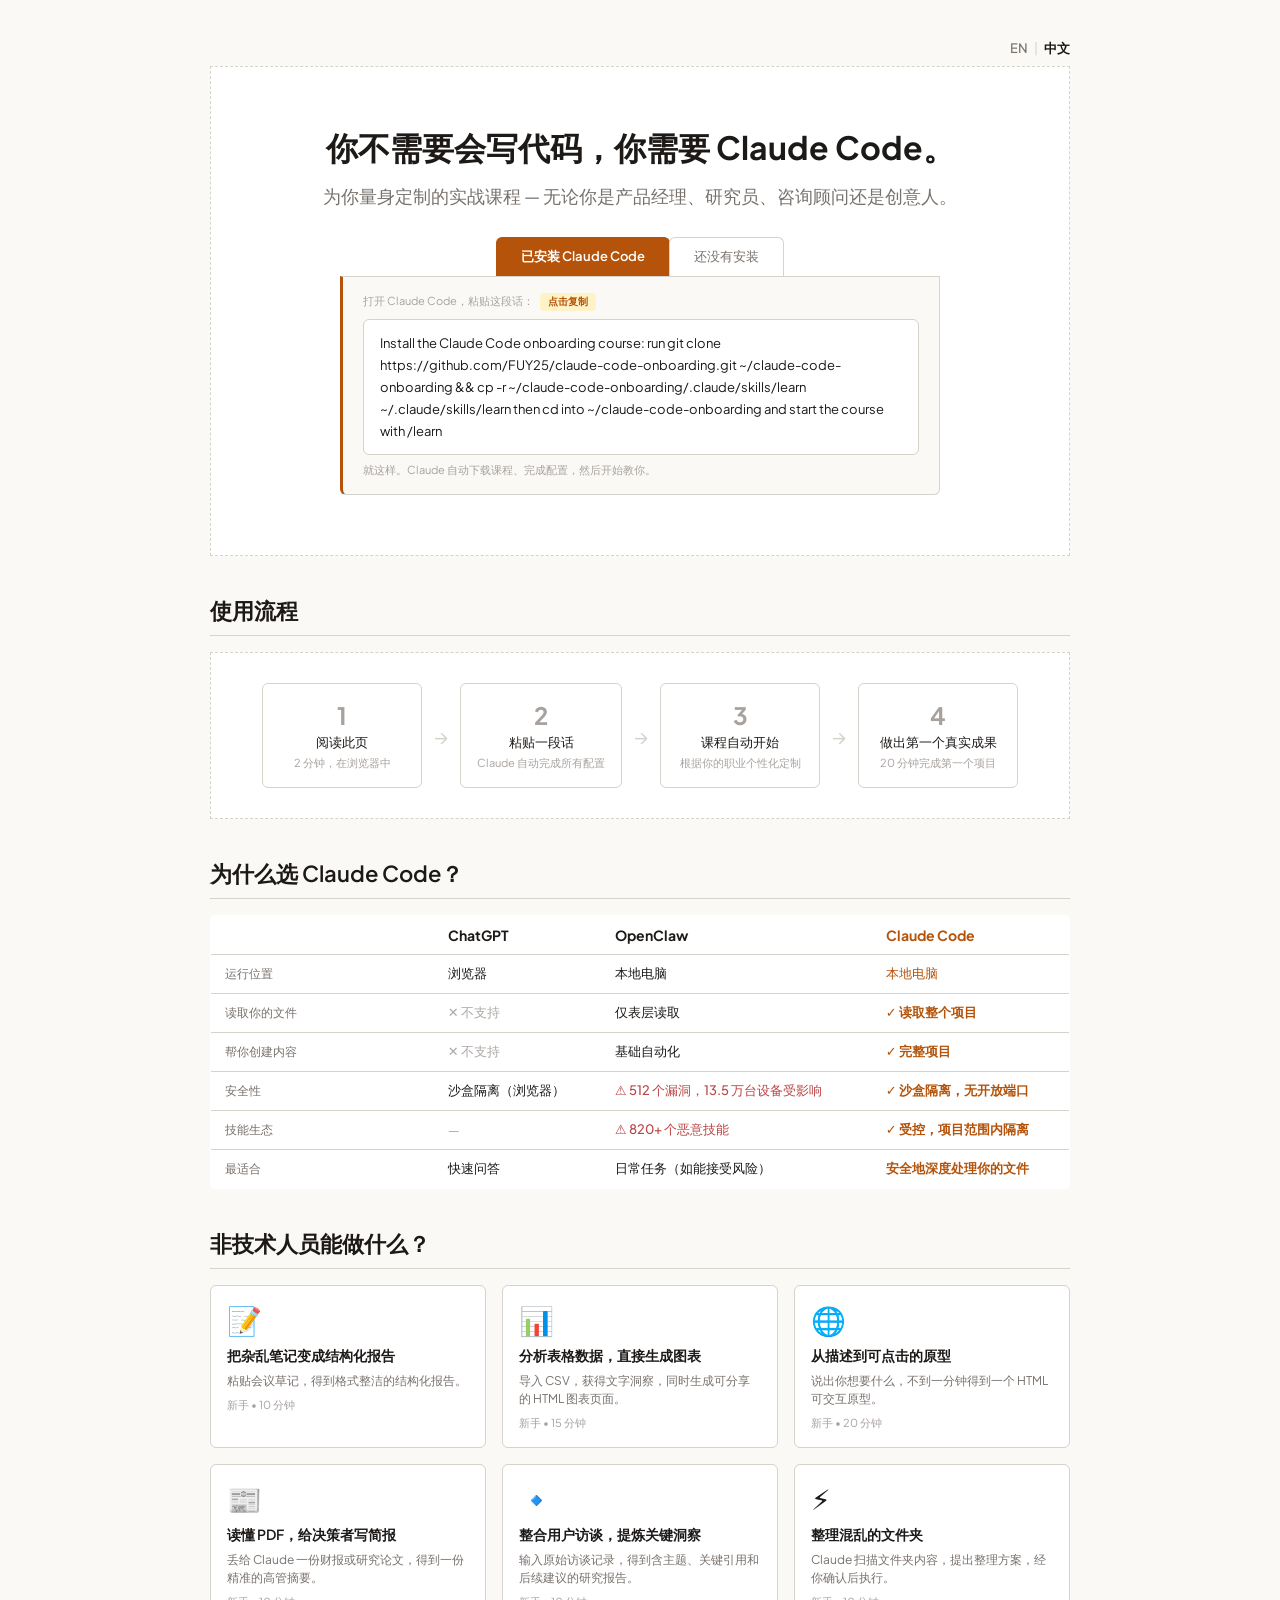
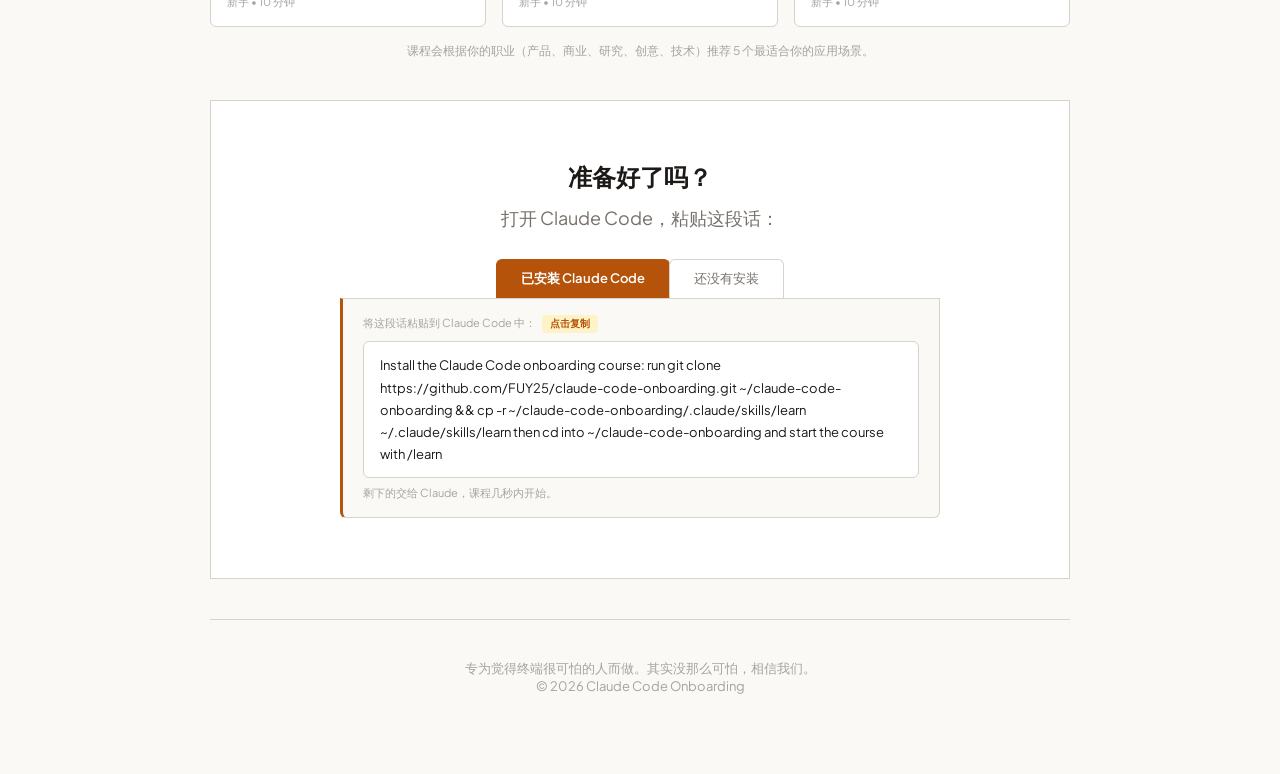
==== docs/zh.html @ e7bb7c87 "feat: overhaul landing pages and README for gstack-style one-prompt install - Rewrite README in gsta" ====
<!DOCTYPE html>
<html lang="zh-Hans">
<head>
<meta charset="UTF-8">
<meta name="viewport" content="width=device-width, initial-scale=1.0">
<title>Claude Code 新手入门 — 边做边学</title>
<link rel="preconnect" href="https://fonts.googleapis.com">
<link rel="preconnect" href="https://fonts.gstatic.com" crossorigin>
<link href="https://fonts.googleapis.com/css2?family=Plus+Jakarta+Sans:wght@400;500;600;700&family=IBM+Plex+Mono:wght@400;500&display=swap" rel="stylesheet">
<style>
  /* Warm Wireframe — intentional sketch aesthetic with warm palette */
  * { margin: 0; padding: 0; box-sizing: border-box; }
  body { font-family: 'Plus Jakarta Sans', system-ui, sans-serif; color: #1c1917; background: #faf9f6; }
  .page { max-width: 900px; margin: 0 auto; padding: 40px 20px; }

  /* Hero */
  .hero { text-align: center; padding: 60px 20px; border: 1px dashed #d6d3cd; border-radius: 0; margin-bottom: 40px; background: #fff; }
  .hero h1 { font-size: 32px; font-weight: 700; margin-bottom: 12px; }
  .hero .subtitle { font-size: 18px; color: #78716c; margin-bottom: 24px; }
  .hero .cta { display: inline-block; padding: 14px 32px; border: 2px solid #d6d3cd; border-radius: 6px; font-size: 16px; font-weight: 600; text-decoration: none; color: #1c1917; margin: 8px; font-family: inherit; }
  .hero .cta.primary { background: #b45309; color: #fff; border-color: #b45309; }

  /* Sections */
  .section { margin-bottom: 40px; }
  .section h2 { font-size: 22px; font-weight: 600; margin-bottom: 16px; padding-bottom: 8px; border-bottom: 1px solid #d6d3cd; }

  /* Comparison table */
  .compare-table { width: 100%; border-collapse: collapse; background: #fff; border: 1px solid #d6d3cd; border-radius: 6px; overflow: hidden; margin-bottom: 8px; font-family: inherit; }
  .compare-table th, .compare-table td { padding: 10px 14px; text-align: left; font-size: 13px; border-bottom: 1px solid #d6d3cd; }
  .compare-table th { font-weight: 700; font-size: 14px; background: #fff; }
  .compare-table th:first-child, .compare-table td:first-child { color: #78716c; font-size: 12px; font-weight: 500; width: 26%; }
  .compare-table th:last-child { color: #b45309; }
  .compare-table td:last-child { font-weight: 500; color: #b45309; }
  .compare-table td:last-child .check { color: #b45309; }
  .compare-table tr:last-child td { border-bottom: none; }
  .compare-table .check { color: #16a34a; font-weight: 600; }
  .compare-table .cross { color: #78716c; opacity: 0.6; }
  .compare-table .warn { color: #bb4444; font-weight: 500; }

  /* Recipes */
  .recipes { display: grid; grid-template-columns: 1fr 1fr 1fr; gap: 16px; }
  .recipe { border: 1px solid #d6d3cd; border-radius: 6px; padding: 16px; background: #fff; }
  .recipe .icon { font-size: 28px; margin-bottom: 8px; }
  .recipe h3 { font-size: 14px; font-weight: 600; margin-bottom: 6px; }
  .recipe p { font-size: 12px; color: #78716c; line-height: 1.5; }
  .recipe .difficulty { font-size: 11px; color: #a8a29e; margin-top: 8px; }

  /* Flow diagram */
  .flow { display: flex; align-items: center; justify-content: center; gap: 12px; padding: 30px; border: 1px dashed #d6d3cd; background: #fff; margin-bottom: 24px; }
  .flow-step { text-align: center; padding: 16px; border: 1px solid #d6d3cd; border-radius: 6px; min-width: 160px; }
  .flow-step .num { font-size: 24px; font-weight: 700; color: #a8a29e; }
  .flow-step .label { font-size: 13px; margin-top: 4px; }
  .flow-step .detail { font-size: 11px; color: #a8a29e; margin-top: 4px; }
  .flow-arrow { font-size: 20px; color: #d6d3cd; }

  /* Footer */
  .footer { text-align: center; padding: 40px 20px; color: #a8a29e; font-size: 13px; border-top: 1px solid #d6d3cd; margin-top: 40px; }

  /* Code */
  .code-block { background: #f0eeea; padding: 12px 20px; border-radius: 6px; font-family: 'IBM Plex Mono', monospace; font-size: 14px; display: inline-block; margin: 12px 0; }

  /* Language switch */
  .lang-switch { text-align: right; margin-bottom: 8px; font-size: 13px; }
  .lang-switch a { color: #78716c; text-decoration: none; font-weight: 500; }
  .lang-switch a:hover { color: #1c1917; }
  .lang-switch .active { color: #1c1917; font-weight: 600; }
  .lang-switch .sep { color: #d6d3cd; margin: 0 6px; }

  /* Tab switcher */
  .install-switcher { margin-top: 28px; max-width: 600px; margin-left: auto; margin-right: auto; }
  .install-tabs { display: flex; justify-content: center; gap: 0; margin-bottom: 0; }
  .install-tab { padding: 10px 24px; font-size: 13px; font-weight: 500; color: #78716c; background: transparent; border: 1px solid #d6d3cd; border-bottom: none; border-radius: 6px 6px 0 0; cursor: pointer; font-family: inherit; transition: background 0.15s, color 0.15s, border-color 0.15s; }
  .install-tab:first-child { margin-right: -1px; }
  .install-tab.active { background: #b45309; color: #fff; font-weight: 600; border-color: #b45309; }
  .install-tab:not(.active):hover { color: #1c1917; background: #f5f4f1; }
  .install-panel { display: none; background: #faf9f6; border: 1px solid #d6d3cd; border-left: 3px solid #b45309; border-radius: 0 0 6px 6px; padding: 16px 20px; text-align: left; }
  .install-panel.active { display: block; }
  .install-panel .code-copy { font-family: 'IBM Plex Mono', monospace; font-size: 13px; word-break: break-all; cursor: pointer; line-height: 1.6; padding: 4px 0; }
  .install-panel .code-copy:hover { color: #b45309; }

  /* Prompt-as-installer style */
  .prompt-copy { font-family: 'Plus Jakarta Sans', system-ui, sans-serif; font-size: 13px; line-height: 1.7; color: #1c1917; cursor: pointer; padding: 12px 16px; background: #fff; border: 1px solid #d6d3cd; border-radius: 6px; text-align: left; position: relative; }
  .prompt-copy:hover { border-color: #b45309; }
  .prompt-copy::before { content: ''; position: absolute; top: 0; left: 0; right: 0; bottom: 0; border-radius: 6px; pointer-events: none; }
  .prompt-label { font-size: 11px; color: #a8a29e; margin-bottom: 8px; text-align: left; }
  .prompt-hint { font-size: 11px; color: #a8a29e; margin-top: 8px; text-align: left; }
  .copy-badge { display: inline-block; font-size: 10px; font-weight: 600; color: #b45309; background: #fef3c7; padding: 2px 8px; border-radius: 4px; margin-left: 6px; vertical-align: middle; }

  /* Hover states */
  .hero .cta:hover { opacity: 0.85; }
  .hero .cta.primary:hover { background: #92400e; border-color: #92400e; }

  /* Responsive — tablet */
  @media (max-width: 768px) {
    .hero h1 { font-size: 28px; }
    .hero .subtitle { font-size: 16px; }
    .flow { flex-wrap: wrap; gap: 8px; padding: 20px; }
    .flow-step { min-width: 120px; flex: 1 1 40%; padding: 12px; }
    .flow-arrow { display: none; }
    .recipes { grid-template-columns: 1fr 1fr; }
    .compare-table th, .compare-table td { padding: 8px 10px; font-size: 12px; }
    .compare-table th:first-child, .compare-table td:first-child { font-size: 11px; }
    .code-block { font-size: 12px; padding: 10px 14px; word-break: break-all; }
    .install-panel .code-copy { font-size: 12px; }
    .install-tab { padding: 8px 16px; font-size: 12px; }
  }

  /* Responsive — mobile */
  @media (max-width: 480px) {
    .page { padding: 20px 16px; }
    .hero { padding: 40px 16px; }
    .hero h1 { font-size: 24px; }
    .hero .subtitle { font-size: 15px; }
    .hero .cta { display: block; margin: 6px 0; }
    .install-panel .code-copy { font-size: 11px; }
    .install-tab { padding: 8px 12px; font-size: 11px; }
    .flow-step { flex: 1 1 100%; min-width: unset; }
    .recipes { grid-template-columns: 1fr; }
    .compare-table th, .compare-table td { padding: 6px 8px; font-size: 11px; }
    .section h2 { font-size: 20px; }
    .code-block { display: block; font-size: 11px; overflow-x: auto; white-space: nowrap; }
  }
</style>
</head>
<body>
<div class="page">

  <!-- LANGUAGE SWITCH -->
  <div class="lang-switch">
    <a href="index.html">EN</a><span class="sep">|</span><span class="active">中文</span>
  </div>

  <!-- HERO -->
  <div class="hero">
    <h1>你不需要会写代码，你需要 Claude Code。</h1>
    <div class="subtitle">为你量身定制的实战课程 — 无论你是产品经理、研究员、咨询顾问还是创意人。</div>
    <div class="install-switcher">
      <div class="install-tabs">
        <button class="install-tab active" onclick="switchTab(this, 'existing')">已安装 Claude Code</button>
        <button class="install-tab" onclick="switchTab(this, 'new')">还没有安装</button>
      </div>
      <div class="install-panel active" id="panel-existing">
        <div class="prompt-label">打开 Claude Code，粘贴这段话：<span class="copy-badge">点击复制</span></div>
        <div class="prompt-copy" onclick="copyCmd(this)">Install the Claude Code onboarding course: run git clone https://github.com/FUY25/claude-code-onboarding.git ~/claude-code-onboarding && cp -r ~/claude-code-onboarding/.claude/skills/learn ~/.claude/skills/learn then cd into ~/claude-code-onboarding and start the course with /learn</div>
        <div class="prompt-hint">就这样。Claude 自动下载课程、完成配置，然后开始教你。</div>
      </div>
      <div class="install-panel" id="panel-new">
        <div style="font-size:13px;color:#78716c;margin-bottom:10px;">先安装 Claude Code，大约需要 5 分钟。</div>
        <a href="https://docs.anthropic.com/en/docs/claude-code/setup" target="_blank" rel="noopener" style="display:inline-block;padding:10px 20px;background:#b45309;color:#fff;border-radius:6px;font-size:13px;font-weight:600;text-decoration:none;font-family:inherit;">安装 Claude Code &rarr;</a>
        <div style="font-size:11px;color:#a8a29e;margin-top:10px;">安装完成后回来，选择「已安装 Claude Code」即可。</div>
      </div>
    </div>
  </div>

  <!-- USER FLOW -->
  <div class="section">
    <h2>使用流程</h2>
    <div class="flow">
      <div class="flow-step">
        <div class="num">1</div>
        <div class="label">阅读此页</div>
        <div class="detail">2 分钟，在浏览器中</div>
      </div>
      <div class="flow-arrow">&rarr;</div>
      <div class="flow-step">
        <div class="num">2</div>
        <div class="label">粘贴一段话</div>
        <div class="detail">Claude 自动完成所有配置</div>
      </div>
      <div class="flow-arrow">&rarr;</div>
      <div class="flow-step">
        <div class="num">3</div>
        <div class="label">课程自动开始</div>
        <div class="detail">根据你的职业个性化定制</div>
      </div>
      <div class="flow-arrow">&rarr;</div>
      <div class="flow-step">
        <div class="num">4</div>
        <div class="label">做出第一个真实成果</div>
        <div class="detail">20 分钟完成第一个项目</div>
      </div>
    </div>
  </div>

  <!-- WHY CLAUDE CODE -->
  <div class="section">
    <h2>为什么选 Claude Code？</h2>
    <table class="compare-table">
      <thead>
        <tr>
          <th></th>
          <th>ChatGPT</th>
          <th>OpenClaw</th>
          <th>Claude Code</th>
        </tr>
      </thead>
      <tbody>
        <tr>
          <td>运行位置</td>
          <td>浏览器</td>
          <td>本地电脑</td>
          <td>本地电脑</td>
        </tr>
        <tr>
          <td>读取你的文件</td>
          <td><span class="cross">&#10005; 不支持</span></td>
          <td>仅表层读取</td>
          <td><span class="check">&#10003; 读取整个项目</span></td>
        </tr>
        <tr>
          <td>帮你创建内容</td>
          <td><span class="cross">&#10005; 不支持</span></td>
          <td>基础自动化</td>
          <td><span class="check">&#10003; 完整项目</span></td>
        </tr>
        <tr>
          <td>安全性</td>
          <td>沙盒隔离（浏览器）</td>
          <td><span class="warn">&#9888; 512 个漏洞，13.5 万台设备受影响</span></td>
          <td><span class="check">&#10003; 沙盒隔离，无开放端口</span></td>
        </tr>
        <tr>
          <td>技能生态</td>
          <td><span class="cross">&mdash;</span></td>
          <td><span class="warn">&#9888; 820+ 个恶意技能</span></td>
          <td><span class="check">&#10003; 受控，项目范围内隔离</span></td>
        </tr>
        <tr>
          <td>最适合</td>
          <td>快速问答</td>
          <td>日常任务（如能接受风险）</td>
          <td><strong>安全地深度处理你的文件</strong></td>
        </tr>
      </tbody>
    </table>
  </div>

  <!-- RECIPES / SAMPLE PROJECTS -->
  <div class="section">
    <h2>非技术人员能做什么？</h2>
    <div class="recipes">
      <div class="recipe">
        <div class="icon">&#128221;</div>
        <h3>把杂乱笔记变成结构化报告</h3>
        <p>粘贴会议草记，得到格式整洁的结构化报告。</p>
        <div class="difficulty">新手 &bull; 10 分钟</div>
      </div>
      <div class="recipe">
        <div class="icon">&#128202;</div>
        <h3>分析表格数据，直接生成图表</h3>
        <p>导入 CSV，获得文字洞察，同时生成可分享的 HTML 图表页面。</p>
        <div class="difficulty">新手 &bull; 15 分钟</div>
      </div>
      <div class="recipe">
        <div class="icon">&#127760;</div>
        <h3>从描述到可点击的原型</h3>
        <p>说出你想要什么，不到一分钟得到一个 HTML 可交互原型。</p>
        <div class="difficulty">新手 &bull; 20 分钟</div>
      </div>
      <div class="recipe">
        <div class="icon">&#128240;</div>
        <h3>读懂 PDF，给决策者写简报</h3>
        <p>丢给 Claude 一份财报或研究论文，得到一份精准的高管摘要。</p>
        <div class="difficulty">新手 &bull; 10 分钟</div>
      </div>
      <div class="recipe">
        <div class="icon">&#128313;</div>
        <h3>整合用户访谈，提炼关键洞察</h3>
        <p>输入原始访谈记录，得到含主题、关键引用和后续建议的研究报告。</p>
        <div class="difficulty">新手 &bull; 10 分钟</div>
      </div>
      <div class="recipe">
        <div class="icon">&#9889;</div>
        <h3>整理混乱的文件夹</h3>
        <p>Claude 扫描文件夹内容，提出整理方案，经你确认后执行。</p>
        <div class="difficulty">新手 &bull; 10 分钟</div>
      </div>
    </div>
    <p style="font-size:12px;color:#a8a29e;margin-top:16px;text-align:center;">课程会根据你的职业（产品、商业、研究、创意、技术）推荐 5 个最适合你的应用场景。</p>
  </div>

  <!-- CTA bottom -->
  <div class="hero" style="border-style: solid; border-color: #d6d3cd;">
    <h1 style="font-size: 24px;">准备好了吗？</h1>
    <div class="subtitle" style="margin-bottom: 0;">打开 Claude Code，粘贴这段话：</div>
    <div class="install-switcher">
      <div class="install-tabs">
        <button class="install-tab active" onclick="switchTab(this, 'existing2')">已安装 Claude Code</button>
        <button class="install-tab" onclick="switchTab(this, 'new2')">还没有安装</button>
      </div>
      <div class="install-panel active" id="panel-existing2">
        <div class="prompt-label">将这段话粘贴到 Claude Code 中：<span class="copy-badge">点击复制</span></div>
        <div class="prompt-copy" onclick="copyCmd(this)">Install the Claude Code onboarding course: run git clone https://github.com/FUY25/claude-code-onboarding.git ~/claude-code-onboarding && cp -r ~/claude-code-onboarding/.claude/skills/learn ~/.claude/skills/learn then cd into ~/claude-code-onboarding and start the course with /learn</div>
        <div class="prompt-hint">剩下的交给 Claude，课程几秒内开始。</div>
      </div>
      <div class="install-panel" id="panel-new2">
        <div style="font-size:13px;color:#78716c;margin-bottom:10px;">先安装 Claude Code，大约需要 5 分钟。</div>
        <a href="https://docs.anthropic.com/en/docs/claude-code/setup" target="_blank" rel="noopener" style="display:inline-block;padding:10px 20px;background:#b45309;color:#fff;border-radius:6px;font-size:13px;font-weight:600;text-decoration:none;font-family:inherit;">安装 Claude Code &rarr;</a>
        <div style="font-size:11px;color:#a8a29e;margin-top:10px;">安装完成后回来，选择「已安装 Claude Code」即可。</div>
      </div>
    </div>
  </div>

  <div class="footer">
    专为觉得终端很可怕的人而做。其实没那么可怕，相信我们。<br>
    &copy; 2026 Claude Code Onboarding
  </div>

</div>
<script>
function switchTab(btn, panelId) {
  var tabs = btn.parentElement;
  var switcher = tabs.parentElement;
  var btns = tabs.querySelectorAll('.install-tab');
  var panels = switcher.querySelectorAll('.install-panel');
  for (var i = 0; i < btns.length; i++) btns[i].classList.remove('active');
  for (var i = 0; i < panels.length; i++) panels[i].classList.remove('active');
  btn.classList.add('active');
  document.getElementById('panel-' + panelId).classList.add('active');
}
function copyCmd(el) {
  navigator.clipboard.writeText(el.textContent);
  var orig = el.textContent;
  el.textContent = '已复制！';
  el.style.color = '#16a34a';
  setTimeout(function() { el.textContent = orig; el.style.color = ''; }, 1500);
}
</script>
</body>
</html>
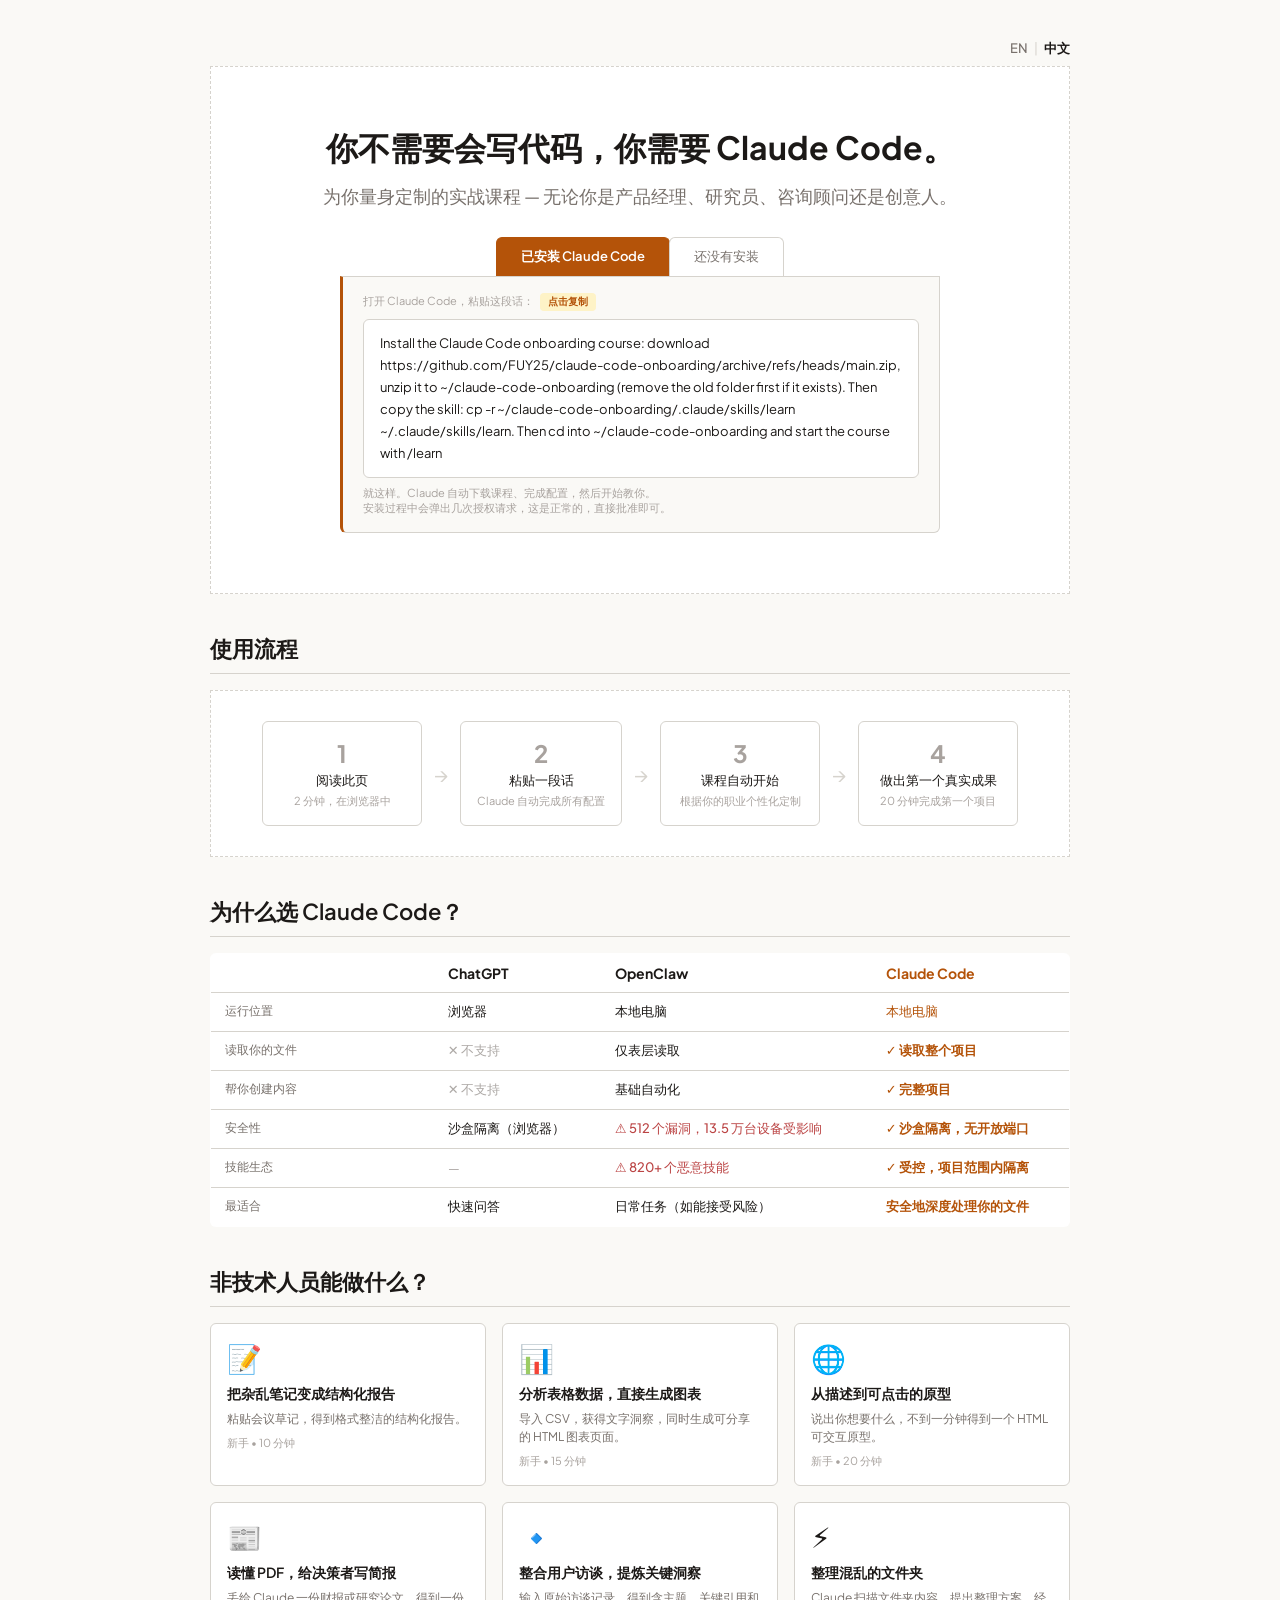
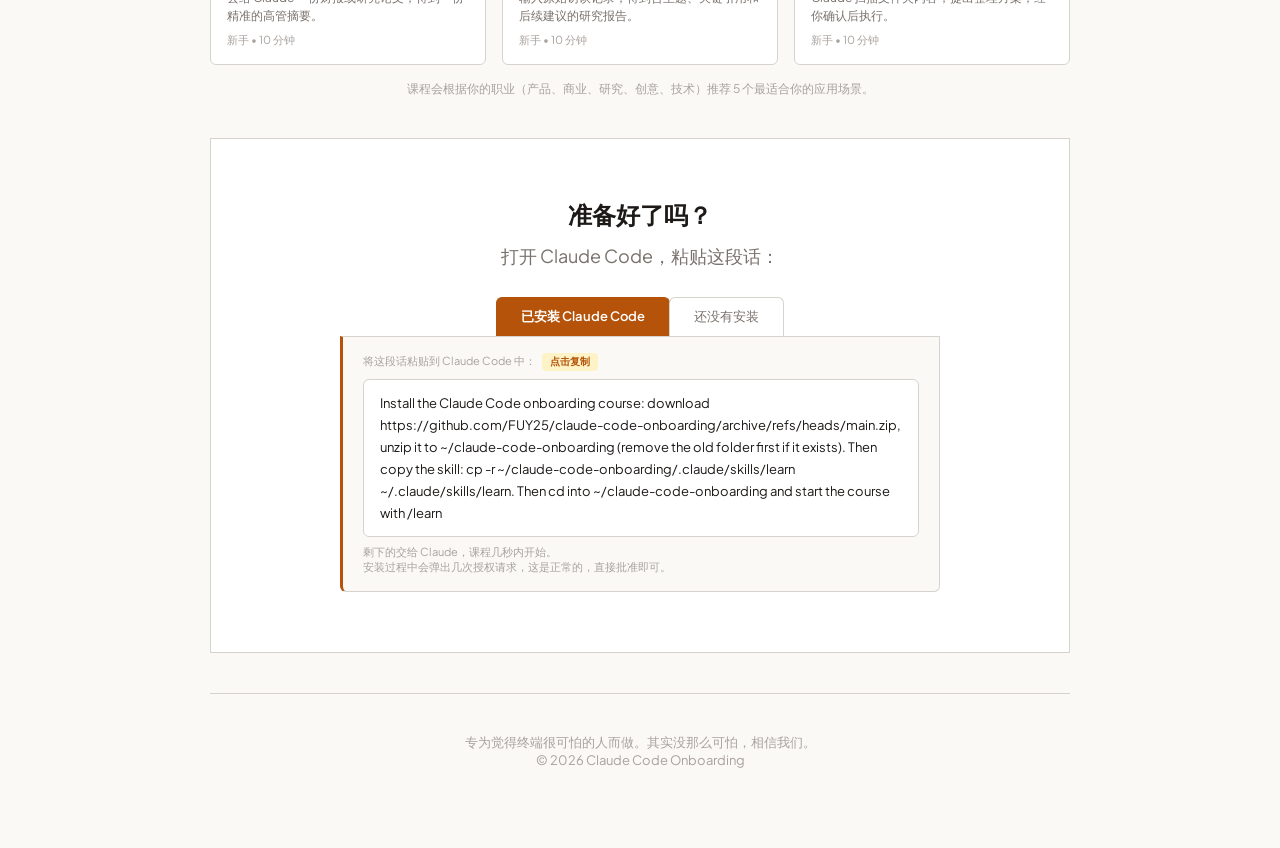
==== commit d4a58afb: "feat: improve teaching clarity, Chinese pedagogy, and application UX - Add Chinese pedagogical adapt" ====
--- a/docs/zh.html
+++ b/docs/zh.html
@@ -141,8 +141,8 @@
       </div>
       <div class="install-panel active" id="panel-existing">
         <div class="prompt-label">打开 Claude Code，粘贴这段话：<span class="copy-badge">点击复制</span></div>
-        <div class="prompt-copy" onclick="copyCmd(this)">Install the Claude Code onboarding course: run git clone https://github.com/FUY25/claude-code-onboarding.git ~/claude-code-onboarding && cp -r ~/claude-code-onboarding/.claude/skills/learn ~/.claude/skills/learn then cd into ~/claude-code-onboarding and start the course with /learn</div>
-        <div class="prompt-hint">就这样。Claude 自动下载课程、完成配置，然后开始教你。</div>
+        <div class="prompt-copy" onclick="copyCmd(this)">Install the Claude Code onboarding course: download https://github.com/FUY25/claude-code-onboarding/archive/refs/heads/main.zip, unzip it to ~/claude-code-onboarding (remove the old folder first if it exists). Then copy the skill: cp -r ~/claude-code-onboarding/.claude/skills/learn ~/.claude/skills/learn. Then cd into ~/claude-code-onboarding and start the course with /learn</div>
+        <div class="prompt-hint">就这样。Claude 自动下载课程、完成配置，然后开始教你。<br><span style="color:#a8a29e;">安装过程中会弹出几次授权请求，这是正常的，直接批准即可。</span></div>
       </div>
       <div class="install-panel" id="panel-new">
         <div style="font-size:13px;color:#78716c;margin-bottom:10px;">先安装 Claude Code，大约需要 5 分钟。</div>
@@ -290,8 +290,8 @@
       </div>
       <div class="install-panel active" id="panel-existing2">
         <div class="prompt-label">将这段话粘贴到 Claude Code 中：<span class="copy-badge">点击复制</span></div>
-        <div class="prompt-copy" onclick="copyCmd(this)">Install the Claude Code onboarding course: run git clone https://github.com/FUY25/claude-code-onboarding.git ~/claude-code-onboarding && cp -r ~/claude-code-onboarding/.claude/skills/learn ~/.claude/skills/learn then cd into ~/claude-code-onboarding and start the course with /learn</div>
-        <div class="prompt-hint">剩下的交给 Claude，课程几秒内开始。</div>
+        <div class="prompt-copy" onclick="copyCmd(this)">Install the Claude Code onboarding course: download https://github.com/FUY25/claude-code-onboarding/archive/refs/heads/main.zip, unzip it to ~/claude-code-onboarding (remove the old folder first if it exists). Then copy the skill: cp -r ~/claude-code-onboarding/.claude/skills/learn ~/.claude/skills/learn. Then cd into ~/claude-code-onboarding and start the course with /learn</div>
+        <div class="prompt-hint">剩下的交给 Claude，课程几秒内开始。<br><span style="color:#a8a29e;">安装过程中会弹出几次授权请求，这是正常的，直接批准即可。</span></div>
       </div>
       <div class="install-panel" id="panel-new2">
         <div style="font-size:13px;color:#78716c;margin-bottom:10px;">先安装 Claude Code，大约需要 5 分钟。</div>
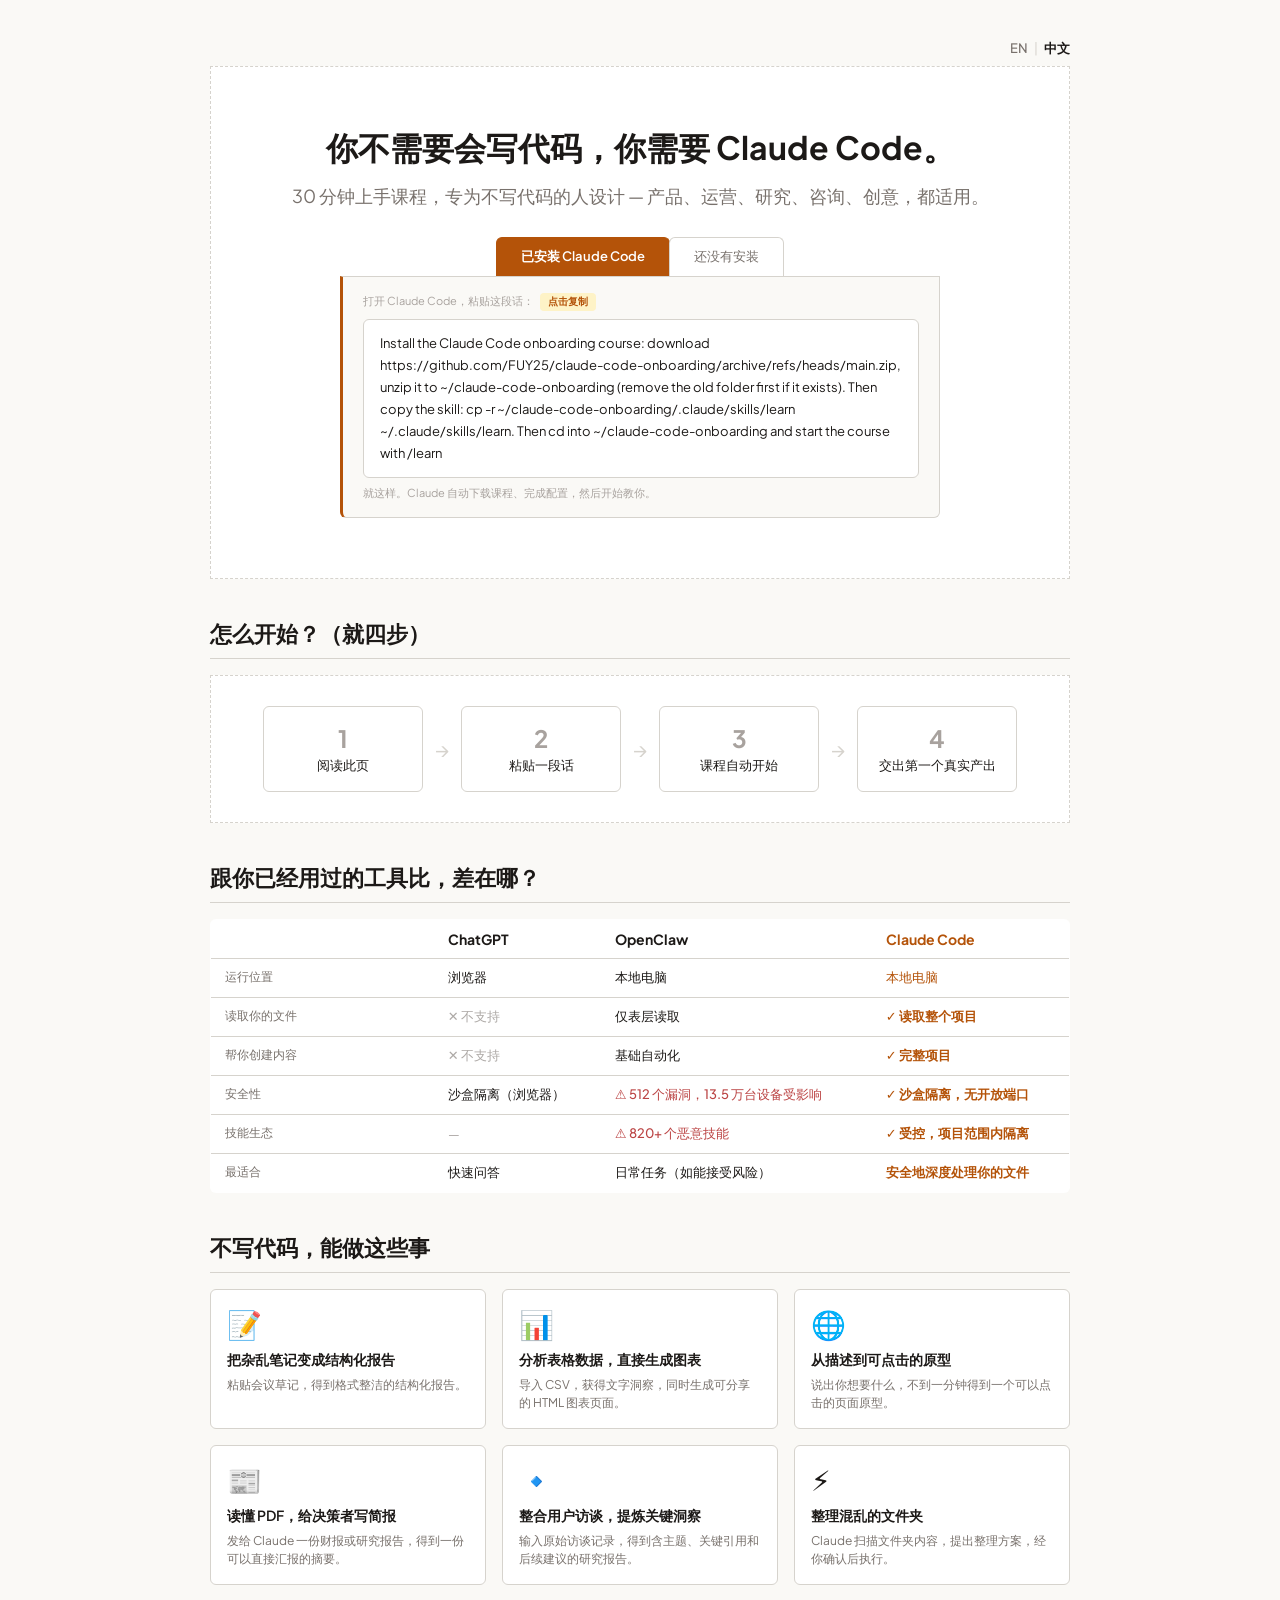
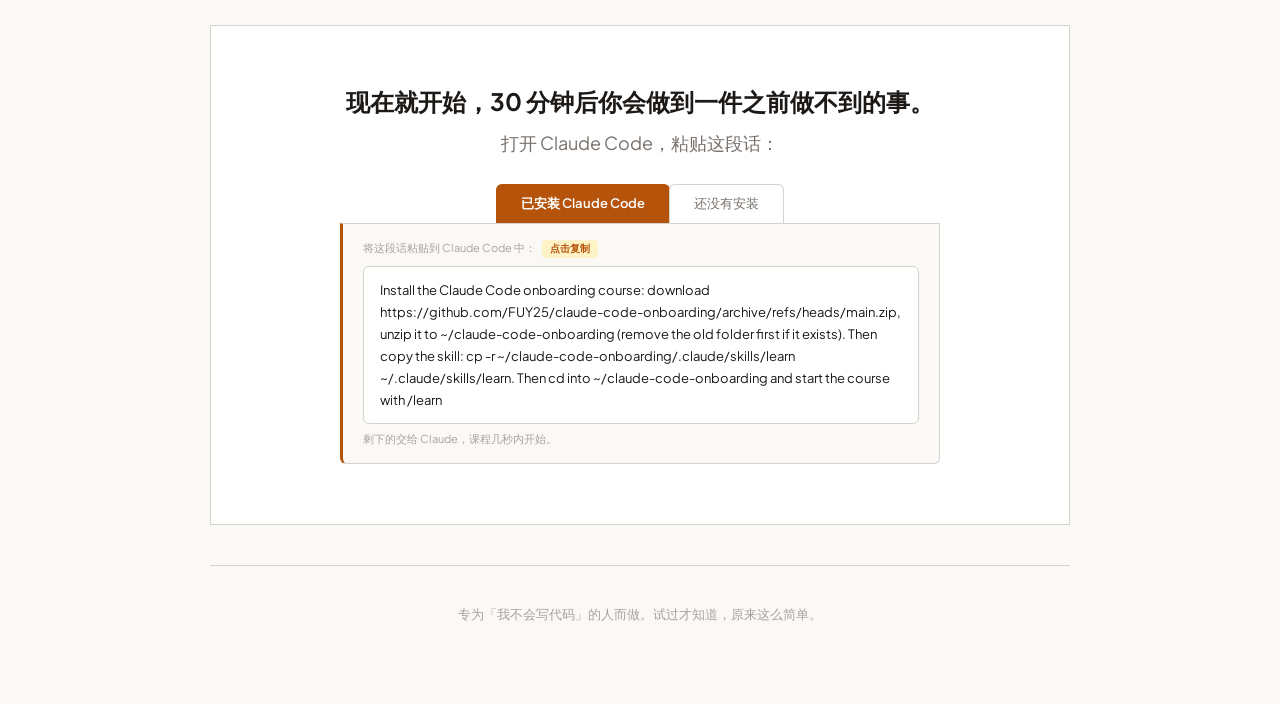
==== commit 02e08eff: "Clean up landing page noise and improve Chinese copy - Remove flow step detail text, recipe difficul" ====
--- a/docs/zh.html
+++ b/docs/zh.html
@@ -133,7 +133,7 @@
   <!-- HERO -->
   <div class="hero">
     <h1>你不需要会写代码，你需要 Claude Code。</h1>
-    <div class="subtitle">为你量身定制的实战课程 — 无论你是产品经理、研究员、咨询顾问还是创意人。</div>
+    <div class="subtitle">30 分钟上手课程，专为不写代码的人设计 — 产品、运营、研究、咨询、创意，都适用。</div>
     <div class="install-switcher">
       <div class="install-tabs">
         <button class="install-tab active" onclick="switchTab(this, 'existing')">已安装 Claude Code</button>
@@ -142,7 +142,7 @@
       <div class="install-panel active" id="panel-existing">
         <div class="prompt-label">打开 Claude Code，粘贴这段话：<span class="copy-badge">点击复制</span></div>
         <div class="prompt-copy" onclick="copyCmd(this)">Install the Claude Code onboarding course: download https://github.com/FUY25/claude-code-onboarding/archive/refs/heads/main.zip, unzip it to ~/claude-code-onboarding (remove the old folder first if it exists). Then copy the skill: cp -r ~/claude-code-onboarding/.claude/skills/learn ~/.claude/skills/learn. Then cd into ~/claude-code-onboarding and start the course with /learn</div>
-        <div class="prompt-hint">就这样。Claude 自动下载课程、完成配置，然后开始教你。<br><span style="color:#a8a29e;">安装过程中会弹出几次授权请求，这是正常的，直接批准即可。</span></div>
+        <div class="prompt-hint">就这样。Claude 自动下载课程、完成配置，然后开始教你。</div>
       </div>
       <div class="install-panel" id="panel-new">
         <div style="font-size:13px;color:#78716c;margin-bottom:10px;">先安装 Claude Code，大约需要 5 分钟。</div>
@@ -154,37 +154,33 @@
 
   <!-- USER FLOW -->
   <div class="section">
-    <h2>使用流程</h2>
+    <h2>怎么开始？（就四步）</h2>
     <div class="flow">
       <div class="flow-step">
         <div class="num">1</div>
         <div class="label">阅读此页</div>
-        <div class="detail">2 分钟，在浏览器中</div>
       </div>
       <div class="flow-arrow">&rarr;</div>
       <div class="flow-step">
         <div class="num">2</div>
         <div class="label">粘贴一段话</div>
-        <div class="detail">Claude 自动完成所有配置</div>
       </div>
       <div class="flow-arrow">&rarr;</div>
       <div class="flow-step">
         <div class="num">3</div>
         <div class="label">课程自动开始</div>
-        <div class="detail">根据你的职业个性化定制</div>
       </div>
       <div class="flow-arrow">&rarr;</div>
       <div class="flow-step">
         <div class="num">4</div>
-        <div class="label">做出第一个真实成果</div>
-        <div class="detail">20 分钟完成第一个项目</div>
+        <div class="label">交出第一个真实产出</div>
       </div>
     </div>
   </div>
 
   <!-- WHY CLAUDE CODE -->
   <div class="section">
-    <h2>为什么选 Claude Code？</h2>
+    <h2>跟你已经用过的工具比，差在哪？</h2>
     <table class="compare-table">
       <thead>
         <tr>
@@ -237,51 +233,44 @@
 
   <!-- RECIPES / SAMPLE PROJECTS -->
   <div class="section">
-    <h2>非技术人员能做什么？</h2>
+    <h2>不写代码，能做这些事</h2>
     <div class="recipes">
       <div class="recipe">
         <div class="icon">&#128221;</div>
         <h3>把杂乱笔记变成结构化报告</h3>
         <p>粘贴会议草记，得到格式整洁的结构化报告。</p>
-        <div class="difficulty">新手 &bull; 10 分钟</div>
       </div>
       <div class="recipe">
         <div class="icon">&#128202;</div>
         <h3>分析表格数据，直接生成图表</h3>
         <p>导入 CSV，获得文字洞察，同时生成可分享的 HTML 图表页面。</p>
-        <div class="difficulty">新手 &bull; 15 分钟</div>
       </div>
       <div class="recipe">
         <div class="icon">&#127760;</div>
         <h3>从描述到可点击的原型</h3>
-        <p>说出你想要什么，不到一分钟得到一个 HTML 可交互原型。</p>
-        <div class="difficulty">新手 &bull; 20 分钟</div>
+        <p>说出你想要什么，不到一分钟得到一个可以点击的页面原型。</p>
       </div>
       <div class="recipe">
         <div class="icon">&#128240;</div>
         <h3>读懂 PDF，给决策者写简报</h3>
-        <p>丢给 Claude 一份财报或研究论文，得到一份精准的高管摘要。</p>
-        <div class="difficulty">新手 &bull; 10 分钟</div>
+        <p>发给 Claude 一份财报或研究报告，得到一份可以直接汇报的摘要。</p>
       </div>
       <div class="recipe">
         <div class="icon">&#128313;</div>
         <h3>整合用户访谈，提炼关键洞察</h3>
         <p>输入原始访谈记录，得到含主题、关键引用和后续建议的研究报告。</p>
-        <div class="difficulty">新手 &bull; 10 分钟</div>
       </div>
       <div class="recipe">
         <div class="icon">&#9889;</div>
         <h3>整理混乱的文件夹</h3>
         <p>Claude 扫描文件夹内容，提出整理方案，经你确认后执行。</p>
-        <div class="difficulty">新手 &bull; 10 分钟</div>
       </div>
     </div>
-    <p style="font-size:12px;color:#a8a29e;margin-top:16px;text-align:center;">课程会根据你的职业（产品、商业、研究、创意、技术）推荐 5 个最适合你的应用场景。</p>
   </div>
 
   <!-- CTA bottom -->
   <div class="hero" style="border-style: solid; border-color: #d6d3cd;">
-    <h1 style="font-size: 24px;">准备好了吗？</h1>
+    <h1 style="font-size: 24px;">现在就开始，30 分钟后你会做到一件之前做不到的事。</h1>
     <div class="subtitle" style="margin-bottom: 0;">打开 Claude Code，粘贴这段话：</div>
     <div class="install-switcher">
       <div class="install-tabs">
@@ -291,7 +280,7 @@
       <div class="install-panel active" id="panel-existing2">
         <div class="prompt-label">将这段话粘贴到 Claude Code 中：<span class="copy-badge">点击复制</span></div>
         <div class="prompt-copy" onclick="copyCmd(this)">Install the Claude Code onboarding course: download https://github.com/FUY25/claude-code-onboarding/archive/refs/heads/main.zip, unzip it to ~/claude-code-onboarding (remove the old folder first if it exists). Then copy the skill: cp -r ~/claude-code-onboarding/.claude/skills/learn ~/.claude/skills/learn. Then cd into ~/claude-code-onboarding and start the course with /learn</div>
-        <div class="prompt-hint">剩下的交给 Claude，课程几秒内开始。<br><span style="color:#a8a29e;">安装过程中会弹出几次授权请求，这是正常的，直接批准即可。</span></div>
+        <div class="prompt-hint">剩下的交给 Claude，课程几秒内开始。</div>
       </div>
       <div class="install-panel" id="panel-new2">
         <div style="font-size:13px;color:#78716c;margin-bottom:10px;">先安装 Claude Code，大约需要 5 分钟。</div>
@@ -302,8 +291,7 @@
   </div>
 
   <div class="footer">
-    专为觉得终端很可怕的人而做。其实没那么可怕，相信我们。<br>
-    &copy; 2026 Claude Code Onboarding
+    专为「我不会写代码」的人而做。试过才知道，原来这么简单。
   </div>
 
 </div>
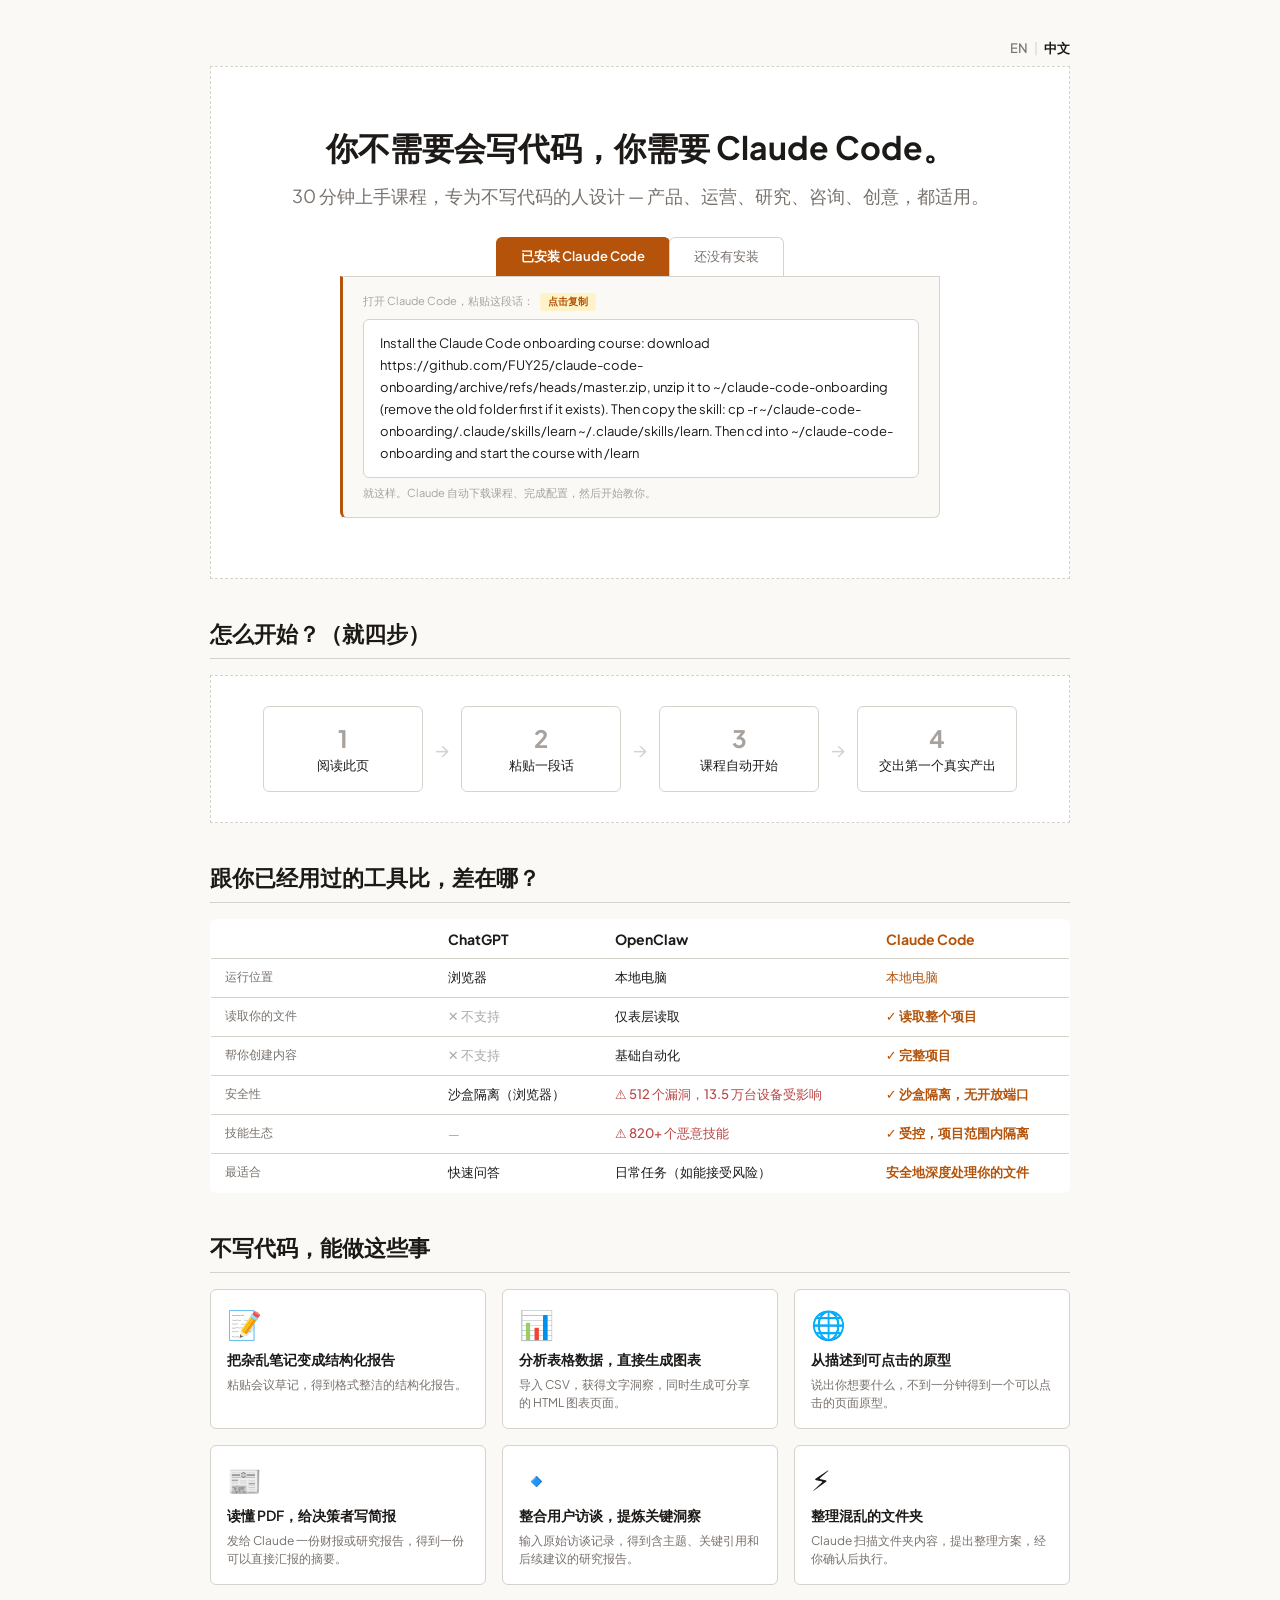
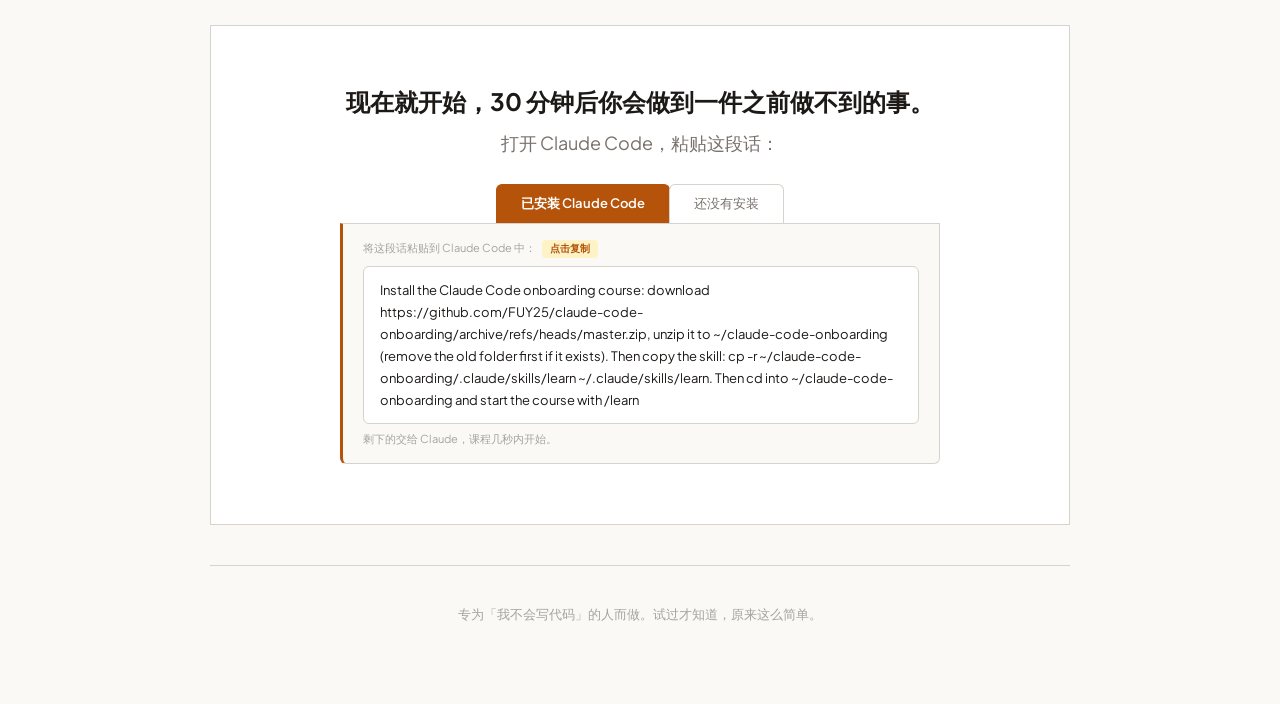
==== commit 23d6f83f: "Fix install prompt: main -> master branch in download URL Co-Authored-By: Claude Sonnet 4.6 <noreply" ====
--- a/docs/zh.html
+++ b/docs/zh.html
@@ -141,7 +141,7 @@
       </div>
       <div class="install-panel active" id="panel-existing">
         <div class="prompt-label">打开 Claude Code，粘贴这段话：<span class="copy-badge">点击复制</span></div>
-        <div class="prompt-copy" onclick="copyCmd(this)">Install the Claude Code onboarding course: download https://github.com/FUY25/claude-code-onboarding/archive/refs/heads/main.zip, unzip it to ~/claude-code-onboarding (remove the old folder first if it exists). Then copy the skill: cp -r ~/claude-code-onboarding/.claude/skills/learn ~/.claude/skills/learn. Then cd into ~/claude-code-onboarding and start the course with /learn</div>
+        <div class="prompt-copy" onclick="copyCmd(this)">Install the Claude Code onboarding course: download https://github.com/FUY25/claude-code-onboarding/archive/refs/heads/master.zip, unzip it to ~/claude-code-onboarding (remove the old folder first if it exists). Then copy the skill: cp -r ~/claude-code-onboarding/.claude/skills/learn ~/.claude/skills/learn. Then cd into ~/claude-code-onboarding and start the course with /learn</div>
         <div class="prompt-hint">就这样。Claude 自动下载课程、完成配置，然后开始教你。</div>
       </div>
       <div class="install-panel" id="panel-new">
@@ -279,7 +279,7 @@
       </div>
       <div class="install-panel active" id="panel-existing2">
         <div class="prompt-label">将这段话粘贴到 Claude Code 中：<span class="copy-badge">点击复制</span></div>
-        <div class="prompt-copy" onclick="copyCmd(this)">Install the Claude Code onboarding course: download https://github.com/FUY25/claude-code-onboarding/archive/refs/heads/main.zip, unzip it to ~/claude-code-onboarding (remove the old folder first if it exists). Then copy the skill: cp -r ~/claude-code-onboarding/.claude/skills/learn ~/.claude/skills/learn. Then cd into ~/claude-code-onboarding and start the course with /learn</div>
+        <div class="prompt-copy" onclick="copyCmd(this)">Install the Claude Code onboarding course: download https://github.com/FUY25/claude-code-onboarding/archive/refs/heads/master.zip, unzip it to ~/claude-code-onboarding (remove the old folder first if it exists). Then copy the skill: cp -r ~/claude-code-onboarding/.claude/skills/learn ~/.claude/skills/learn. Then cd into ~/claude-code-onboarding and start the course with /learn</div>
         <div class="prompt-hint">剩下的交给 Claude，课程几秒内开始。</div>
       </div>
       <div class="install-panel" id="panel-new2">
